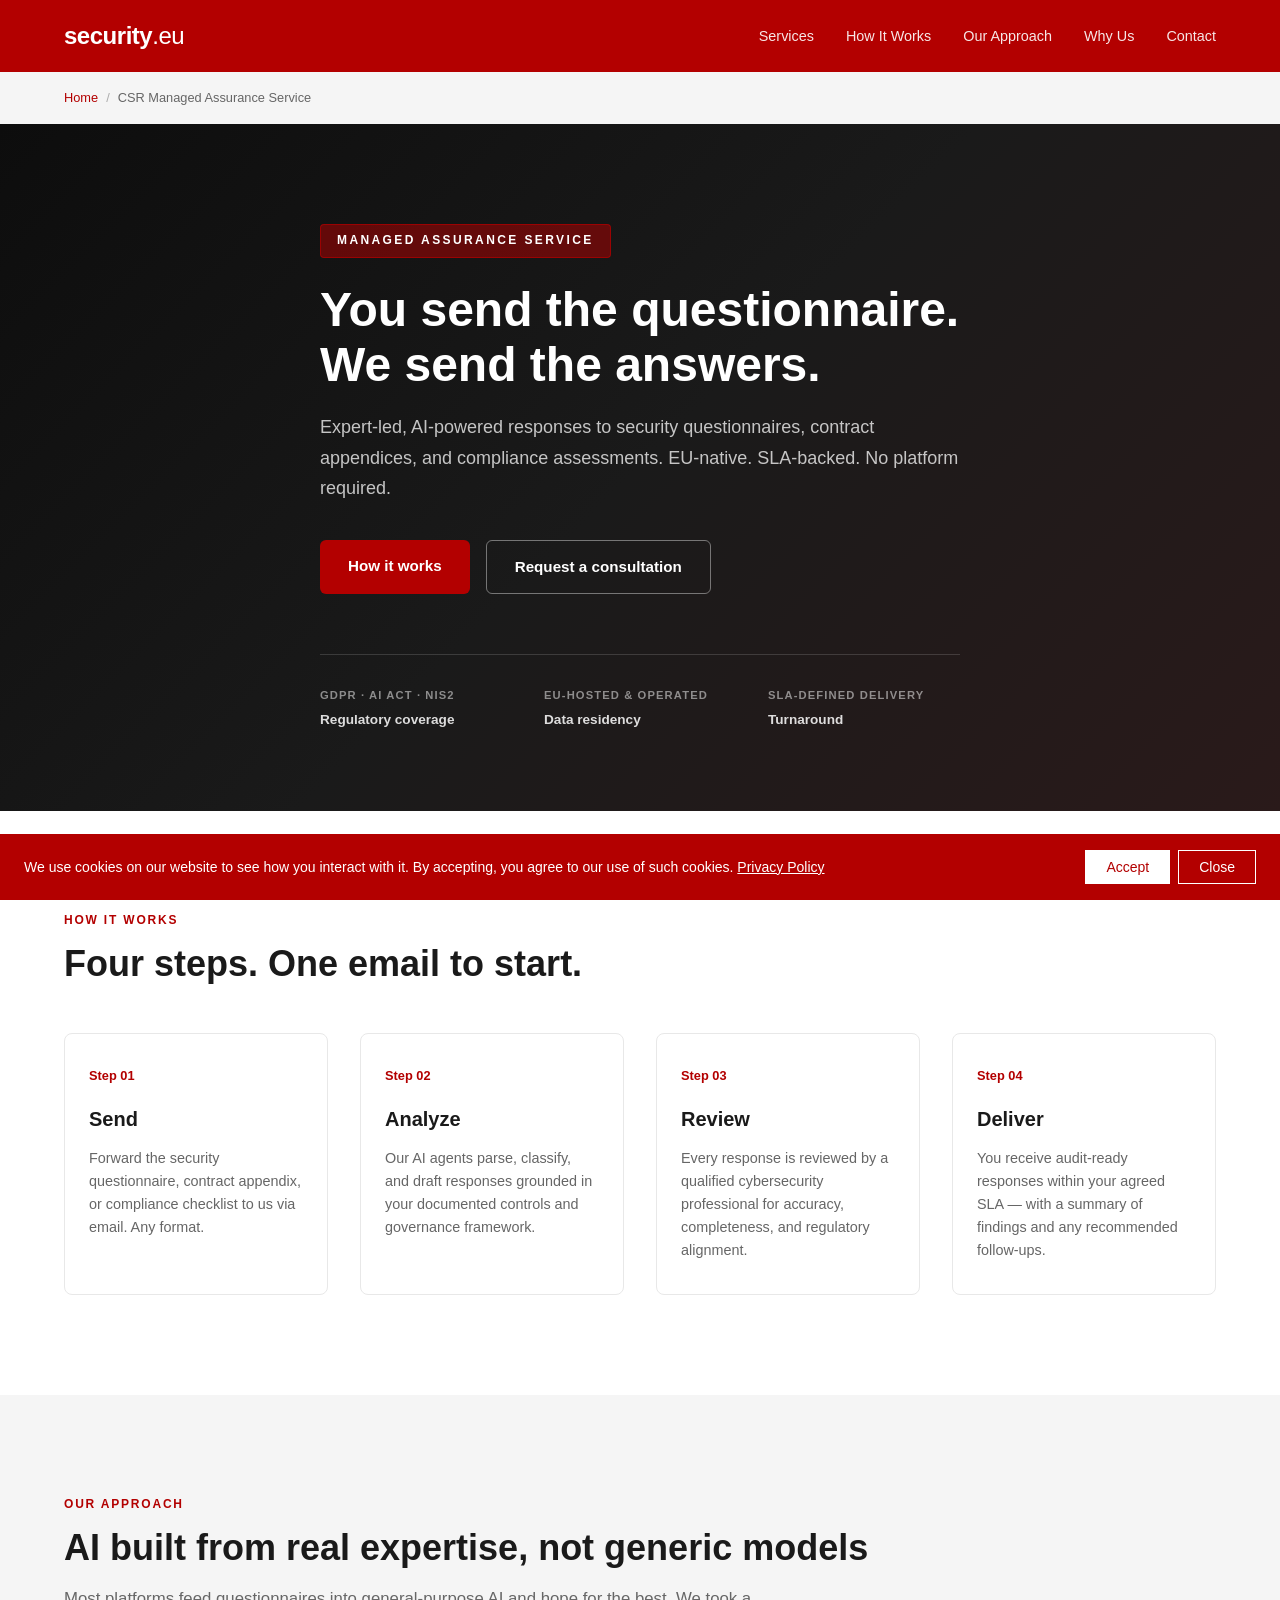
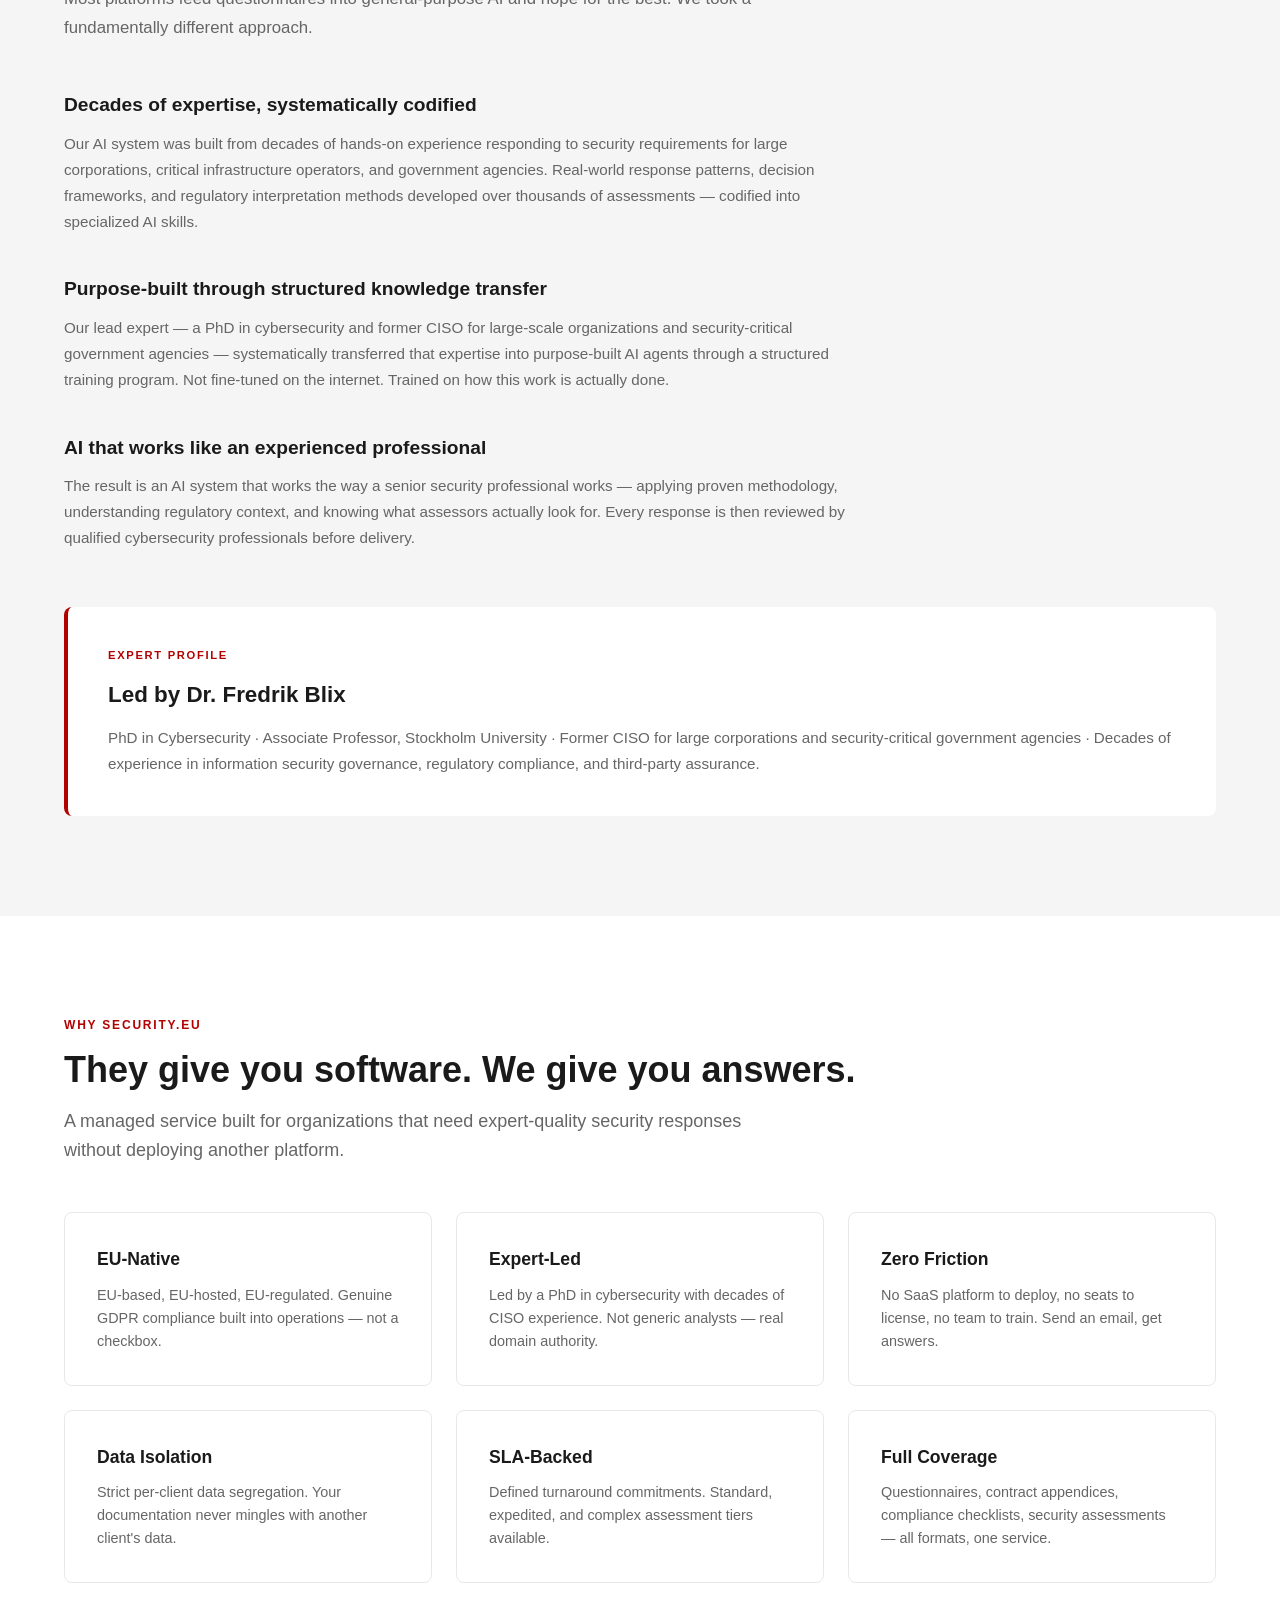
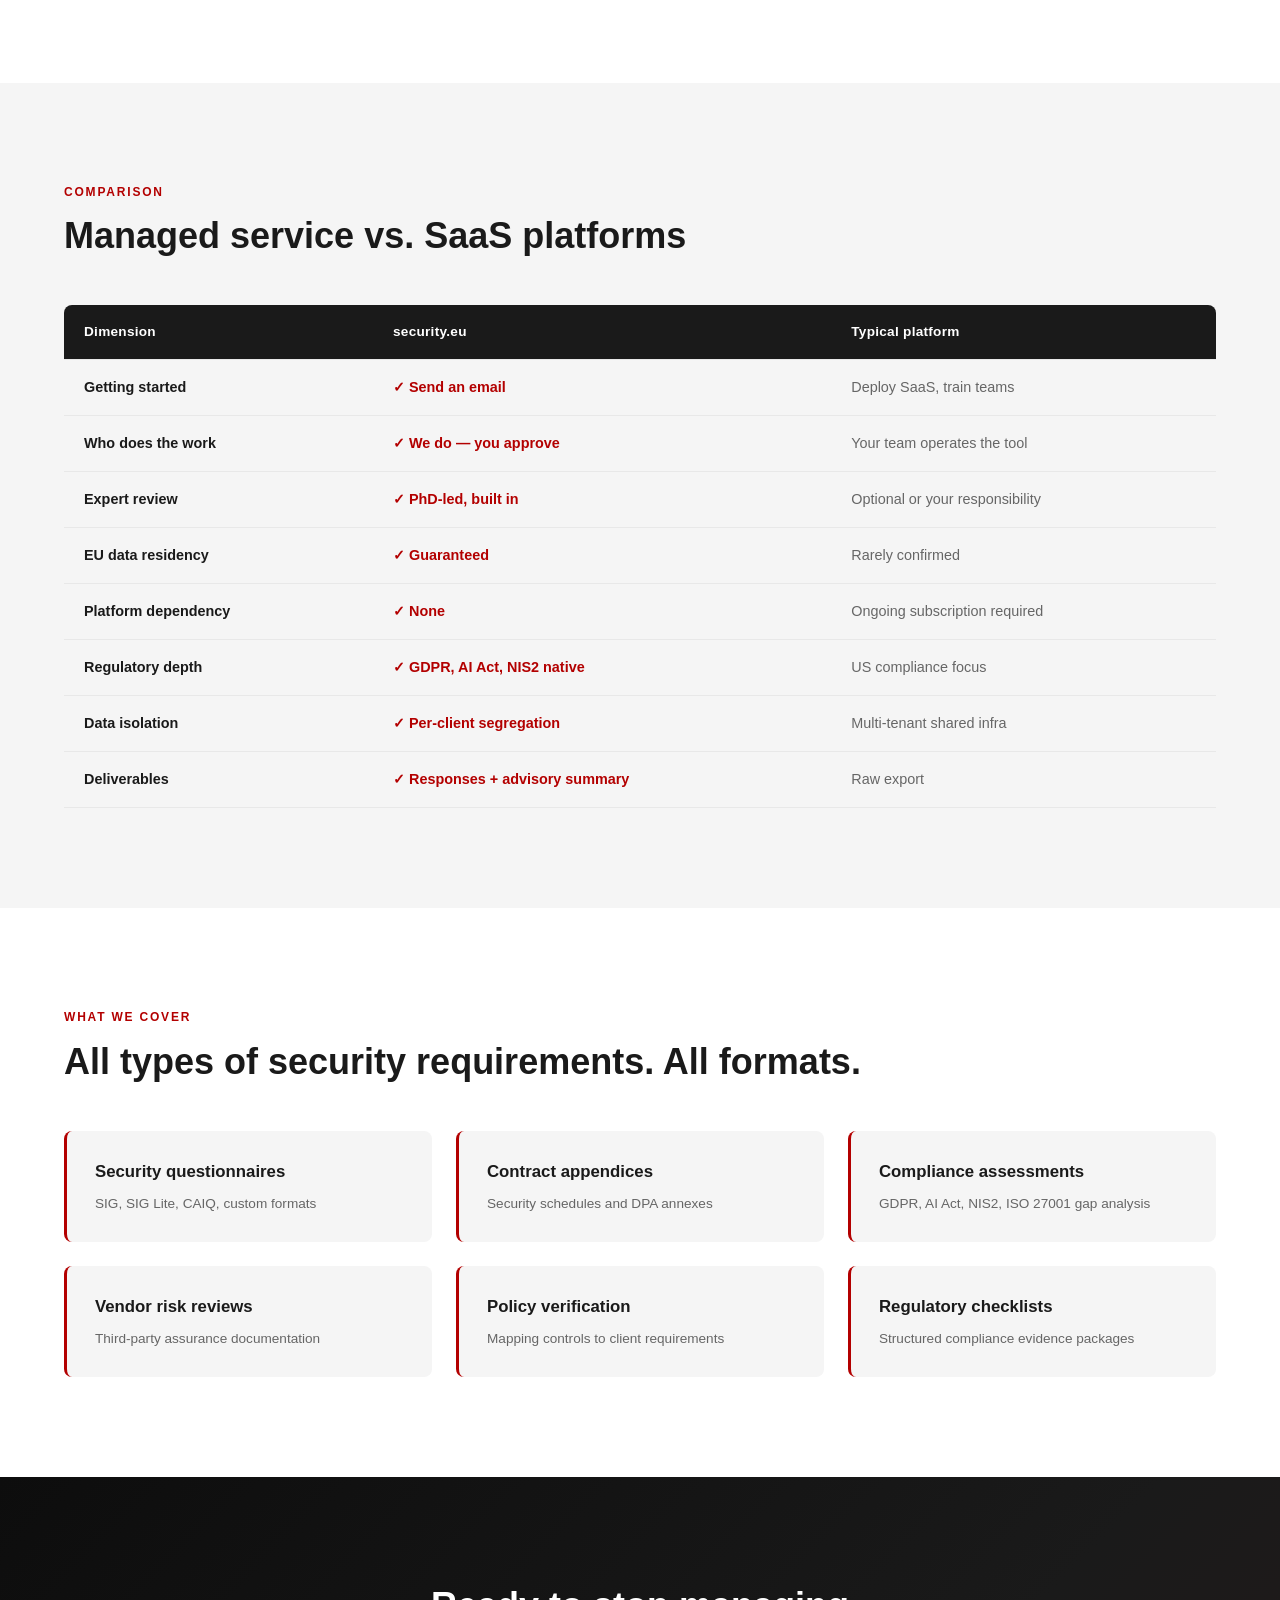
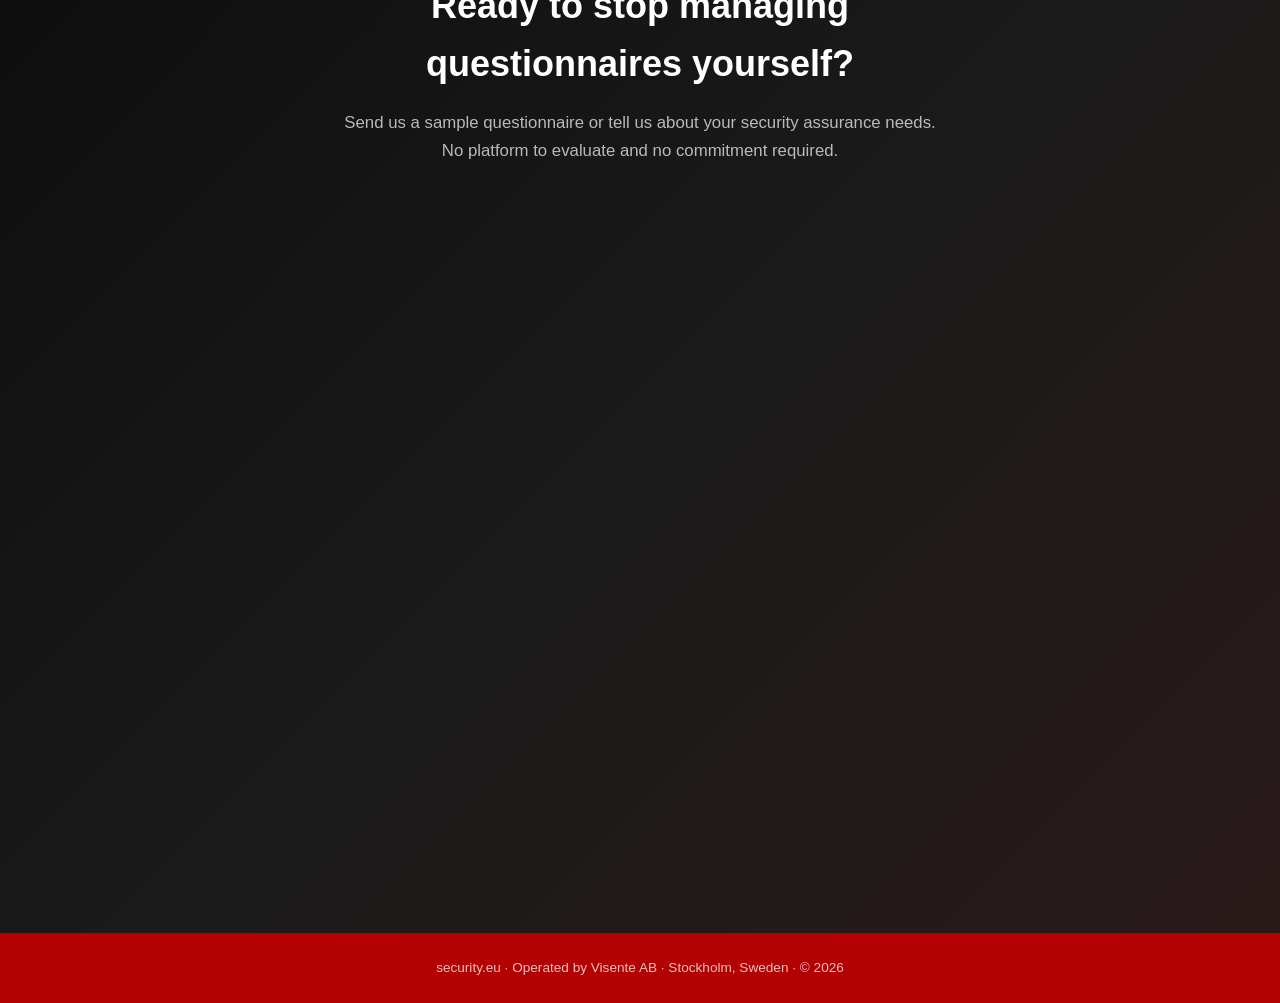
==== csr.html @ b404f156 "Switch from custom form API to native Tally iframe solution - Replaced custom contact forms with Tal" ====
<!DOCTYPE html>
<html lang="en">
<head>
  <meta charset="UTF-8">
  <meta name="viewport" content="width=device-width, initial-scale=1.0">
  <title>CSR Managed Assurance Service — security.eu</title>
  <meta name="description" content="Expert-led, AI-powered responses to security questionnaires, contract appendices, and compliance assessments. EU-native. SLA-backed.">
  <link rel="stylesheet" href="css/styles.css">
</head>
<body>

  <!-- Header -->
  <header class="header">
    <div class="container">
      <a href="/" class="logo">security<span>.eu</span></a>
      <nav>
        <ul class="nav-links">
          <li><a href="/">Services</a></li>
          <li><a href="#how-it-works">How It Works</a></li>
          <li><a href="#approach">Our Approach</a></li>
          <li><a href="#why-us">Why Us</a></li>
          <li><a href="#contact">Contact</a></li>
        </ul>
      </nav>
      <button class="hamburger" aria-label="Toggle menu">
        <span></span>
        <span></span>
        <span></span>
      </button>
    </div>
  </header>

  <!-- Mobile Nav -->
  <nav class="mobile-nav">
    <a href="/">Services</a>
    <a href="#how-it-works">How It Works</a>
    <a href="#approach">Our Approach</a>
    <a href="#why-us">Why Us</a>
    <a href="#contact">Contact</a>
  </nav>

  <!-- Breadcrumb -->
  <div class="breadcrumb">
    <div class="container">
      <a href="/">Home</a><span>/</span>CSR Managed Assurance Service
    </div>
  </div>

  <!-- Hero -->
  <section class="hero">
    <div class="container">
      <div class="hero-badge">Managed Assurance Service</div>
      <h1>You send the questionnaire.<br>We send the answers.</h1>
      <p class="hero-sub">Expert-led, AI-powered responses to security questionnaires, contract appendices, and compliance assessments. EU-native. SLA-backed. No platform required.</p>
      <div class="hero-buttons">
        <a href="#how-it-works" class="btn btn-primary">How it works</a>
        <a href="#contact" class="btn btn-secondary">Request a consultation</a>
      </div>
      <div class="hero-details">
        <div>
          <div class="hero-detail-label">GDPR &middot; AI Act &middot; NIS2</div>
          <div class="hero-detail-value">Regulatory coverage</div>
        </div>
        <div>
          <div class="hero-detail-label">EU-hosted &amp; operated</div>
          <div class="hero-detail-value">Data residency</div>
        </div>
        <div>
          <div class="hero-detail-label">SLA-defined delivery</div>
          <div class="hero-detail-value">Turnaround</div>
        </div>
      </div>
    </div>
  </section>

  <!-- How It Works -->
  <section id="how-it-works" class="how-it-works">
    <div class="container">
      <div class="section-label">How It Works</div>
      <h2 class="section-title fade-in">Four steps. One email to start.</h2>
      <div class="steps-grid">
        <div class="step-card fade-in">
          <div class="step-number">Step 01</div>
          <h3>Send</h3>
          <p>Forward the security questionnaire, contract appendix, or compliance checklist to us via email. Any format.</p>
        </div>
        <div class="step-card fade-in">
          <div class="step-number">Step 02</div>
          <h3>Analyze</h3>
          <p>Our AI agents parse, classify, and draft responses grounded in your documented controls and governance framework.</p>
        </div>
        <div class="step-card fade-in">
          <div class="step-number">Step 03</div>
          <h3>Review</h3>
          <p>Every response is reviewed by a qualified cybersecurity professional for accuracy, completeness, and regulatory alignment.</p>
        </div>
        <div class="step-card fade-in">
          <div class="step-number">Step 04</div>
          <h3>Deliver</h3>
          <p>You receive audit-ready responses within your agreed SLA — with a summary of findings and any recommended follow-ups.</p>
        </div>
      </div>
    </div>
  </section>

  <!-- Our Approach -->
  <section id="approach" class="approach">
    <div class="container">
      <div class="section-label">Our Approach</div>
      <h2 class="section-title fade-in">AI built from real expertise, not generic models</h2>
      <p class="approach-intro fade-in">Most platforms feed questionnaires into general-purpose AI and hope for the best. We took a fundamentally different approach.</p>
      <div class="approach-blocks">
        <div class="approach-block fade-in">
          <h3>Decades of expertise, systematically codified</h3>
          <p>Our AI system was built from decades of hands-on experience responding to security requirements for large corporations, critical infrastructure operators, and government agencies. Real-world response patterns, decision frameworks, and regulatory interpretation methods developed over thousands of assessments — codified into specialized AI skills.</p>
        </div>
        <div class="approach-block fade-in">
          <h3>Purpose-built through structured knowledge transfer</h3>
          <p>Our lead expert — a PhD in cybersecurity and former CISO for large-scale organizations and security-critical government agencies — systematically transferred that expertise into purpose-built AI agents through a structured training program. Not fine-tuned on the internet. Trained on how this work is actually done.</p>
        </div>
        <div class="approach-block fade-in">
          <h3>AI that works like an experienced professional</h3>
          <p>The result is an AI system that works the way a senior security professional works — applying proven methodology, understanding regulatory context, and knowing what assessors actually look for. Every response is then reviewed by qualified cybersecurity professionals before delivery.</p>
        </div>
      </div>
      <div class="expert-card fade-in">
        <div class="expert-card-label">Expert Profile</div>
        <h3>Led by Dr. Fredrik Blix</h3>
        <p>PhD in Cybersecurity &middot; Associate Professor, Stockholm University &middot; Former CISO for large corporations and security-critical government agencies &middot; Decades of experience in information security governance, regulatory compliance, and third-party assurance.</p>
      </div>
    </div>
  </section>

  <!-- Why Security.eu -->
  <section id="why-us" class="why-us">
    <div class="container">
      <div class="section-label">Why security.eu</div>
      <h2 class="section-title fade-in">They give you software. We give you answers.</h2>
      <p class="section-subtitle fade-in">A managed service built for organizations that need expert-quality security responses without deploying another platform.</p>
      <div class="value-grid">
        <div class="value-card fade-in">
          <h3>EU-Native</h3>
          <p>EU-based, EU-hosted, EU-regulated. Genuine GDPR compliance built into operations — not a checkbox.</p>
        </div>
        <div class="value-card fade-in">
          <h3>Expert-Led</h3>
          <p>Led by a PhD in cybersecurity with decades of CISO experience. Not generic analysts — real domain authority.</p>
        </div>
        <div class="value-card fade-in">
          <h3>Zero Friction</h3>
          <p>No SaaS platform to deploy, no seats to license, no team to train. Send an email, get answers.</p>
        </div>
        <div class="value-card fade-in">
          <h3>Data Isolation</h3>
          <p>Strict per-client data segregation. Your documentation never mingles with another client's data.</p>
        </div>
        <div class="value-card fade-in">
          <h3>SLA-Backed</h3>
          <p>Defined turnaround commitments. Standard, expedited, and complex assessment tiers available.</p>
        </div>
        <div class="value-card fade-in">
          <h3>Full Coverage</h3>
          <p>Questionnaires, contract appendices, compliance checklists, security assessments — all formats, one service.</p>
        </div>
      </div>
    </div>
  </section>

  <!-- Comparison Table -->
  <section id="comparison" class="comparison">
    <div class="container">
      <div class="section-label">Comparison</div>
      <h2 class="section-title fade-in">Managed service vs. SaaS platforms</h2>
      <div class="comparison-table-wrap fade-in">
        <table class="comparison-table">
          <thead>
            <tr>
              <th>Dimension</th>
              <th>security.eu</th>
              <th>Typical platform</th>
            </tr>
          </thead>
          <tbody>
            <tr>
              <td>Getting started</td>
              <td class="check">&#10003; Send an email</td>
              <td class="competitor">Deploy SaaS, train teams</td>
            </tr>
            <tr>
              <td>Who does the work</td>
              <td class="check">&#10003; We do — you approve</td>
              <td class="competitor">Your team operates the tool</td>
            </tr>
            <tr>
              <td>Expert review</td>
              <td class="check">&#10003; PhD-led, built in</td>
              <td class="competitor">Optional or your responsibility</td>
            </tr>
            <tr>
              <td>EU data residency</td>
              <td class="check">&#10003; Guaranteed</td>
              <td class="competitor">Rarely confirmed</td>
            </tr>
            <tr>
              <td>Platform dependency</td>
              <td class="check">&#10003; None</td>
              <td class="competitor">Ongoing subscription required</td>
            </tr>
            <tr>
              <td>Regulatory depth</td>
              <td class="check">&#10003; GDPR, AI Act, NIS2 native</td>
              <td class="competitor">US compliance focus</td>
            </tr>
            <tr>
              <td>Data isolation</td>
              <td class="check">&#10003; Per-client segregation</td>
              <td class="competitor">Multi-tenant shared infra</td>
            </tr>
            <tr>
              <td>Deliverables</td>
              <td class="check">&#10003; Responses + advisory summary</td>
              <td class="competitor">Raw export</td>
            </tr>
          </tbody>
        </table>
      </div>
    </div>
  </section>

  <!-- What We Cover -->
  <section id="coverage" class="coverage">
    <div class="container">
      <div class="section-label">What We Cover</div>
      <h2 class="section-title fade-in">All types of security requirements. All formats.</h2>
      <div class="coverage-grid">
        <div class="coverage-card fade-in">
          <h3>Security questionnaires</h3>
          <p>SIG, SIG Lite, CAIQ, custom formats</p>
        </div>
        <div class="coverage-card fade-in">
          <h3>Contract appendices</h3>
          <p>Security schedules and DPA annexes</p>
        </div>
        <div class="coverage-card fade-in">
          <h3>Compliance assessments</h3>
          <p>GDPR, AI Act, NIS2, ISO 27001 gap analysis</p>
        </div>
        <div class="coverage-card fade-in">
          <h3>Vendor risk reviews</h3>
          <p>Third-party assurance documentation</p>
        </div>
        <div class="coverage-card fade-in">
          <h3>Policy verification</h3>
          <p>Mapping controls to client requirements</p>
        </div>
        <div class="coverage-card fade-in">
          <h3>Regulatory checklists</h3>
          <p>Structured compliance evidence packages</p>
        </div>
      </div>
    </div>
  </section>

  <!-- Contact Form -->
  <section id="contact" class="contact-form-section">
    <div class="container">
      <h2 class="fade-in">Ready to stop managing<br>questionnaires yourself?</h2>
      <p class="fade-in">Send us a sample questionnaire or tell us about your security assurance needs. No platform to evaluate and no commitment required.</p>
      <div class="fade-in" style="max-width: 100%; margin: 0 auto;">
        <iframe data-tally-src="https://tally.so/embed/LZ0pbG?Service%20Interest=CSR%20Managed%20Assurance" width="100%" height="600" frameborder="0" marginheight="0" marginwidth="0" style="border: none; margin-top: 20px;" title="Contact Form"></iframe>
      </div>
    </div>
  </section>
  <script async src="https://app.tally.so/widgets/embed.js"></script>

  <!-- Footer -->
  <footer class="footer">
    <div class="container">
      <span>security.eu &middot; Operated by Visente AB &middot; Stockholm, Sweden &middot; &copy; 2026</span>
    </div>
  </footer>

  <!-- Cookie Banner -->
  <div class="cookie-banner" id="cookie-banner">
    <span>We use cookies on our website to see how you interact with it. By accepting, you agree to our use of such cookies. <a href="https://www.visente.com/privacy" target="_blank">Privacy Policy</a></span>
    <div class="cookie-banner-buttons">
      <button class="cookie-accept" onclick="acceptCookies()">Accept</button>
      <button onclick="dismissCookies()">Close</button>
    </div>
  </div>
  <script>
    function acceptCookies() { localStorage.setItem('cookies_accepted', '1'); document.getElementById('cookie-banner').classList.add('hidden'); }
    function dismissCookies() { localStorage.setItem('cookies_accepted', '1'); document.getElementById('cookie-banner').classList.add('hidden'); }
    if (localStorage.getItem('cookies_accepted')) document.getElementById('cookie-banner').classList.add('hidden');
  </script>

  <script src="js/main.js"></script>
</body>
</html>
---- css/styles.css ----
/* ===== CSS Variables ===== */
:root {
  --red: #B30000;
  --red-dark: #8B0000;
  --black: #1A1A1A;
  --white: #FFFFFF;
  --gray-light: #F5F5F5;
  --gray-mid: #E8E8E8;
  --gray-text: #666666;
  --font: Arial, Helvetica, sans-serif;
  --max-width: 1200px;
  --header-height: 72px;
}

/* ===== Reset ===== */
*, *::before, *::after {
  box-sizing: border-box;
  margin: 0;
  padding: 0;
}

html {
  scroll-behavior: smooth;
  scroll-padding-top: var(--header-height);
}

body {
  font-family: var(--font);
  color: var(--black);
  line-height: 1.6;
  -webkit-font-smoothing: antialiased;
}

img {
  max-width: 100%;
  display: block;
}

a {
  color: inherit;
  text-decoration: none;
}

/* ===== Utility ===== */
.container {
  max-width: var(--max-width);
  margin: 0 auto;
  padding: 0 24px;
}

.section-label {
  font-size: 0.75rem;
  font-weight: 700;
  letter-spacing: 0.15em;
  text-transform: uppercase;
  color: var(--red);
  margin-bottom: 12px;
}

.section-title {
  font-size: 2.25rem;
  font-weight: 700;
  line-height: 1.2;
  margin-bottom: 16px;
}

.section-subtitle {
  font-size: 1.125rem;
  color: var(--gray-text);
  max-width: 680px;
  line-height: 1.6;
}

/* ===== Header ===== */
.header {
  position: fixed;
  top: 0;
  left: 0;
  right: 0;
  height: var(--header-height);
  background: var(--red);
  z-index: 1000;
  display: flex;
  align-items: center;
}

.header .container {
  display: flex;
  align-items: center;
  justify-content: space-between;
  width: 100%;
}

.logo {
  font-size: 1.5rem;
  font-weight: 700;
  color: var(--white);
  letter-spacing: -0.02em;
}

.logo span {
  font-weight: 400;
}

.nav-links {
  display: flex;
  gap: 32px;
  list-style: none;
}

.nav-links a {
  color: var(--white);
  font-size: 0.9rem;
  font-weight: 500;
  opacity: 0.9;
  transition: opacity 0.2s;
}

.nav-links a:hover {
  opacity: 1;
}

.nav-links .active {
  opacity: 1;
  border-bottom: 2px solid var(--white);
  padding-bottom: 2px;
}

/* Hamburger */
.hamburger {
  display: none;
  flex-direction: column;
  gap: 5px;
  background: none;
  border: none;
  cursor: pointer;
  padding: 4px;
}

.hamburger span {
  display: block;
  width: 24px;
  height: 2px;
  background: var(--white);
  transition: transform 0.3s, opacity 0.3s;
}

.hamburger.active span:nth-child(1) {
  transform: translateY(7px) rotate(45deg);
}

.hamburger.active span:nth-child(2) {
  opacity: 0;
}

.hamburger.active span:nth-child(3) {
  transform: translateY(-7px) rotate(-45deg);
}

/* Mobile nav */
.mobile-nav {
  display: none;
  position: fixed;
  top: var(--header-height);
  left: 0;
  right: 0;
  background: var(--red-dark);
  padding: 24px;
  z-index: 999;
}

.mobile-nav.active {
  display: block;
}

.mobile-nav a {
  display: block;
  color: var(--white);
  font-size: 1.1rem;
  padding: 12px 0;
  border-bottom: 1px solid rgba(255,255,255,0.15);
}

.mobile-nav a:last-child {
  border-bottom: none;
}

/* ===== Hero ===== */
.hero {
  margin-top: var(--header-height);
  background: linear-gradient(135deg, #0D0D0D 0%, #1A1A1A 50%, #2A1A1A 100%);
  color: var(--white);
  padding: 100px 0 80px;
  min-height: 520px;
  display: flex;
  align-items: center;
}

.hero-badge {
  display: inline-block;
  font-size: 0.75rem;
  font-weight: 700;
  letter-spacing: 0.2em;
  text-transform: uppercase;
  color: var(--white);
  background: rgba(179, 0, 0, 0.5);
  border: 1px solid rgba(179, 0, 0, 0.7);
  padding: 6px 16px;
  border-radius: 4px;
  margin-bottom: 24px;
}

.hero h1 {
  font-size: 3rem;
  font-weight: 700;
  line-height: 1.15;
  margin-bottom: 20px;
  max-width: 720px;
}

.hero-sub {
  font-size: 1.125rem;
  color: rgba(255,255,255,0.75);
  max-width: 640px;
  line-height: 1.7;
  margin-bottom: 36px;
}

.hero-buttons {
  display: flex;
  gap: 16px;
  margin-bottom: 60px;
  flex-wrap: wrap;
}

.btn {
  display: inline-block;
  font-size: 0.95rem;
  font-weight: 600;
  padding: 14px 28px;
  border-radius: 6px;
  border: none;
  cursor: pointer;
  transition: background 0.2s, transform 0.1s;
  text-align: center;
}

.btn:active {
  transform: scale(0.98);
}

.btn-primary {
  background: var(--red);
  color: var(--white);
}

.btn-primary:hover {
  background: var(--red-dark);
}

.btn-secondary {
  background: transparent;
  color: var(--white);
  border: 1px solid rgba(255,255,255,0.4);
}

.btn-secondary:hover {
  border-color: var(--white);
  background: rgba(255,255,255,0.08);
}

.btn-outline {
  background: transparent;
  color: var(--red);
  border: 2px solid var(--red);
}

.btn-outline:hover {
  background: var(--red);
  color: var(--white);
}

.hero-details {
  display: grid;
  grid-template-columns: repeat(3, 1fr);
  gap: 32px;
  border-top: 1px solid rgba(255,255,255,0.15);
  padding-top: 32px;
  max-width: 640px;
}

.hero-detail-label {
  font-size: 0.7rem;
  font-weight: 700;
  letter-spacing: 0.1em;
  text-transform: uppercase;
  color: rgba(255,255,255,0.5);
  margin-bottom: 4px;
}

.hero-detail-value {
  font-size: 0.85rem;
  color: rgba(255,255,255,0.85);
  font-weight: 600;
}

.hero-detail-desc {
  font-size: 0.75rem;
  color: rgba(255,255,255,0.45);
  margin-top: 2px;
}

/* ===== Hub Services Grid ===== */
.services-section {
  padding: 100px 0;
  background: var(--white);
}

.services-section .section-subtitle {
  margin-bottom: 48px;
}

.services-grid {
  display: grid;
  grid-template-columns: repeat(3, 1fr);
  gap: 28px;
}

.service-card {
  position: relative;
  padding: 40px 32px;
  border: 1px solid var(--gray-mid);
  border-radius: 10px;
  transition: box-shadow 0.25s, transform 0.2s;
  display: flex;
  flex-direction: column;
}

.service-card:hover {
  box-shadow: 0 8px 32px rgba(0,0,0,0.08);
  transform: translateY(-2px);
}

.service-card-icon {
  width: 48px;
  height: 48px;
  background: rgba(179, 0, 0, 0.08);
  border-radius: 10px;
  display: flex;
  align-items: center;
  justify-content: center;
  margin-bottom: 20px;
  font-size: 1.4rem;
}

.service-card h3 {
  font-size: 1.25rem;
  margin-bottom: 12px;
  color: var(--black);
}

.service-card p {
  font-size: 0.9rem;
  color: var(--gray-text);
  line-height: 1.6;
  margin-bottom: 24px;
  flex: 1;
}

.service-card .btn {
  align-self: flex-start;
}

/* Status badges */
.badge {
  display: inline-block;
  font-size: 0.65rem;
  font-weight: 700;
  letter-spacing: 0.1em;
  text-transform: uppercase;
  padding: 4px 10px;
  border-radius: 4px;
  margin-bottom: 16px;
}

.badge-active {
  background: rgba(5, 150, 105, 0.1);
  color: #059669;
  border: 1px solid rgba(5, 150, 105, 0.3);
}

.badge-coming-soon {
  background: rgba(179, 0, 0, 0.08);
  color: var(--red);
  border: 1px solid rgba(179, 0, 0, 0.2);
}

/* ===== Value Strip (hub page) ===== */
.value-strip {
  padding: 64px 0;
  background: var(--gray-light);
}

.value-strip-grid {
  display: grid;
  grid-template-columns: repeat(4, 1fr);
  gap: 32px;
  text-align: center;
}

.value-strip-item h3 {
  font-size: 1rem;
  margin-bottom: 6px;
  color: var(--black);
}

.value-strip-item p {
  font-size: 0.85rem;
  color: var(--gray-text);
  line-height: 1.5;
}

.value-strip-icon {
  font-size: 1.5rem;
  margin-bottom: 12px;
}

/* ===== Placeholder Page Hero ===== */
.placeholder-hero {
  margin-top: var(--header-height);
  background: linear-gradient(135deg, #0D0D0D 0%, #1A1A1A 50%, #2A1A1A 100%);
  color: var(--white);
  padding: 80px 0;
  text-align: center;
}

.placeholder-hero h1 {
  font-size: 2.5rem;
  font-weight: 700;
  line-height: 1.2;
  margin-bottom: 20px;
  max-width: 700px;
  margin-left: auto;
  margin-right: auto;
}

.placeholder-hero .hero-sub {
  max-width: 560px;
  margin-left: auto;
  margin-right: auto;
}

.placeholder-content {
  padding: 80px 0;
  background: var(--white);
}

.placeholder-content .container {
  max-width: 720px;
}

.placeholder-features {
  list-style: none;
  margin: 32px 0 40px;
}

.placeholder-features li {
  font-size: 1rem;
  color: var(--gray-text);
  padding: 12px 0;
  border-bottom: 1px solid var(--gray-mid);
  padding-left: 28px;
  position: relative;
}

.placeholder-features li::before {
  content: "\2713";
  position: absolute;
  left: 0;
  color: var(--red);
  font-weight: 700;
}

.placeholder-cta {
  padding: 80px 0;
  background: var(--gray-light);
  text-align: center;
}

.placeholder-cta h2 {
  font-size: 1.75rem;
  margin-bottom: 12px;
}

.placeholder-cta p {
  font-size: 1rem;
  color: var(--gray-text);
  max-width: 500px;
  margin: 0 auto 28px;
  line-height: 1.6;
}

/* ===== Breadcrumb ===== */
.breadcrumb {
  margin-top: var(--header-height);
  padding: 16px 0;
  background: var(--gray-light);
  font-size: 0.8rem;
  color: var(--gray-text);
}

.breadcrumb a {
  color: var(--red);
}

.breadcrumb a:hover {
  text-decoration: underline;
}

.breadcrumb span {
  margin: 0 8px;
  opacity: 0.5;
}

/* Hero after breadcrumb has no margin-top */
.breadcrumb + .hero,
.breadcrumb + .placeholder-hero {
  margin-top: 0;
}

/* ===== How It Works ===== */
.how-it-works {
  padding: 100px 0;
  background: var(--white);
}

.steps-grid {
  display: grid;
  grid-template-columns: repeat(4, 1fr);
  gap: 32px;
  margin-top: 48px;
}

.step-card {
  padding: 32px 24px;
  border: 1px solid var(--gray-mid);
  border-radius: 8px;
  transition: box-shadow 0.2s;
}

.step-card:hover {
  box-shadow: 0 4px 20px rgba(0,0,0,0.06);
}

.step-number {
  font-size: 0.8rem;
  font-weight: 700;
  color: var(--red);
  margin-bottom: 16px;
}

.step-card h3 {
  font-size: 1.25rem;
  margin-bottom: 12px;
}

.step-card p {
  font-size: 0.9rem;
  color: var(--gray-text);
  line-height: 1.6;
}

/* ===== Our Approach ===== */
.approach {
  padding: 100px 0;
  background: var(--gray-light);
}

.approach-intro {
  font-size: 1.05rem;
  color: var(--gray-text);
  max-width: 720px;
  margin-bottom: 48px;
  line-height: 1.7;
}

.approach-blocks {
  display: grid;
  gap: 40px;
  margin-bottom: 56px;
}

.approach-block h3 {
  font-size: 1.2rem;
  margin-bottom: 10px;
  color: var(--black);
}

.approach-block p {
  font-size: 0.95rem;
  color: var(--gray-text);
  line-height: 1.7;
  max-width: 800px;
}

.expert-card {
  background: var(--white);
  border-radius: 8px;
  padding: 40px;
  border-left: 4px solid var(--red);
}

.expert-card-label {
  font-size: 0.7rem;
  font-weight: 700;
  letter-spacing: 0.15em;
  text-transform: uppercase;
  color: var(--red);
  margin-bottom: 12px;
}

.expert-card h3 {
  font-size: 1.4rem;
  margin-bottom: 12px;
}

.expert-card p {
  font-size: 0.95rem;
  color: var(--gray-text);
  line-height: 1.7;
}

/* ===== Why Security.eu ===== */
.why-us {
  padding: 100px 0;
  background: var(--white);
}

.why-us .section-subtitle {
  margin-bottom: 48px;
}

.value-grid {
  display: grid;
  grid-template-columns: repeat(3, 1fr);
  gap: 24px;
}

.value-card {
  padding: 32px;
  border: 1px solid var(--gray-mid);
  border-radius: 8px;
  transition: box-shadow 0.2s;
}

.value-card:hover {
  box-shadow: 0 4px 20px rgba(0,0,0,0.06);
}

.value-card h3 {
  font-size: 1.1rem;
  margin-bottom: 10px;
  color: var(--black);
}

.value-card p {
  font-size: 0.9rem;
  color: var(--gray-text);
  line-height: 1.6;
}

/* ===== Comparison Table ===== */
.comparison {
  padding: 100px 0;
  background: var(--gray-light);
}

.comparison-table-wrap {
  margin-top: 48px;
  overflow-x: auto;
}

.comparison-table {
  width: 100%;
  border-collapse: collapse;
  min-width: 600px;
}

.comparison-table th,
.comparison-table td {
  padding: 16px 20px;
  text-align: left;
  font-size: 0.9rem;
  border-bottom: 1px solid var(--gray-mid);
}

.comparison-table thead th {
  background: var(--black);
  color: var(--white);
  font-weight: 600;
  font-size: 0.85rem;
  letter-spacing: 0.02em;
}

.comparison-table thead th:first-child {
  border-radius: 8px 0 0 0;
}

.comparison-table thead th:last-child {
  border-radius: 0 8px 0 0;
}

.comparison-table tbody tr:hover {
  background: rgba(0,0,0,0.02);
}

.comparison-table td:first-child {
  font-weight: 600;
  color: var(--black);
}

.comparison-table .check {
  color: var(--red);
  font-weight: 700;
}

.comparison-table .competitor {
  color: var(--gray-text);
}

/* ===== What We Cover ===== */
.coverage {
  padding: 100px 0;
  background: var(--white);
}

.coverage-grid {
  display: grid;
  grid-template-columns: repeat(3, 1fr);
  gap: 24px;
  margin-top: 48px;
}

.coverage-card {
  padding: 28px;
  background: var(--gray-light);
  border-radius: 8px;
  border-left: 3px solid var(--red);
}

.coverage-card h3 {
  font-size: 1.05rem;
  margin-bottom: 8px;
}

.coverage-card p {
  font-size: 0.85rem;
  color: var(--gray-text);
  line-height: 1.5;
}

/* ===== CTA Section ===== */
.cta-section {
  padding: 100px 0;
  background: linear-gradient(135deg, #0D0D0D 0%, #1A1A1A 50%, #2A1A1A 100%);
  color: var(--white);
  text-align: center;
}

.cta-section h2 {
  font-size: 2.25rem;
  margin-bottom: 16px;
}

.cta-section p {
  font-size: 1.05rem;
  color: rgba(255,255,255,0.7);
  max-width: 600px;
  margin: 0 auto 36px;
  line-height: 1.7;
}

.cta-section .btn-primary {
  font-size: 1.05rem;
  padding: 16px 36px;
}

.cta-contact {
  margin-top: 24px;
  font-size: 0.85rem;
  color: rgba(255,255,255,0.45);
}

.cta-contact a {
  color: rgba(255,255,255,0.65);
}

.cta-contact a:hover {
  color: var(--white);
}

/* ===== Contact Form ===== */
.contact-form-section {
  padding: 100px 0;
  background: linear-gradient(135deg, #0D0D0D 0%, #1A1A1A 50%, #2A1A1A 100%);
  color: var(--white);
}

.contact-form-section h2 {
  font-size: 2.25rem;
  margin-bottom: 16px;
  text-align: center;
}

.contact-form-section > .container > p {
  font-size: 1.05rem;
  color: rgba(255,255,255,0.7);
  max-width: 600px;
  margin: 0 auto 40px;
  line-height: 1.7;
  text-align: center;
}

.contact-form {
  max-width: 600px;
  margin: 0 auto;
}

.form-row {
  display: grid;
  grid-template-columns: 1fr 1fr;
  gap: 16px;
}

.form-group {
  margin-bottom: 20px;
}

.form-group label {
  display: block;
  font-size: 0.85rem;
  font-weight: 600;
  margin-bottom: 6px;
  color: rgba(255,255,255,0.85);
}

.form-group label .optional {
  font-weight: 400;
  color: rgba(255,255,255,0.4);
  font-size: 0.8rem;
}

.form-group input,
.form-group select,
.form-group textarea {
  width: 100%;
  padding: 12px 16px;
  font-size: 0.95rem;
  font-family: var(--font);
  background: rgba(255,255,255,0.08);
  border: 1px solid rgba(255,255,255,0.2);
  border-radius: 6px;
  color: var(--white);
  transition: border-color 0.2s, background 0.2s;
}

.form-group input::placeholder,
.form-group textarea::placeholder {
  color: rgba(255,255,255,0.3);
}

.form-group input:focus,
.form-group select:focus,
.form-group textarea:focus {
  outline: none;
  border-color: var(--red);
  background: rgba(255,255,255,0.12);
}

.form-group select {
  appearance: none;
  background-image: url("data:image/svg+xml,%3Csvg xmlns='http://www.w3.org/2000/svg' width='12' height='8' fill='rgba(255,255,255,0.5)'%3E%3Cpath d='M6 8L0 0h12z'/%3E%3C/svg%3E");
  background-repeat: no-repeat;
  background-position: right 16px center;
  padding-right: 40px;
  cursor: pointer;
}

.form-group select option {
  background: var(--black);
  color: var(--white);
}

.form-group textarea {
  resize: vertical;
  min-height: 120px;
}

.contact-form .btn-primary {
  font-size: 1.05rem;
  padding: 16px 36px;
  width: 100%;
}

.form-success {
  text-align: center;
  padding: 48px 0;
}

.form-success h3 {
  font-size: 1.5rem;
  margin-bottom: 12px;
}

.form-success p {
  color: rgba(255,255,255,0.7);
  font-size: 1rem;
}

.form-note {
  margin-top: 16px;
  font-size: 0.8rem;
  color: rgba(255,255,255,0.4);
  text-align: center;
}

.form-note a {
  color: rgba(255,255,255,0.6);
}

.form-note a:hover {
  color: var(--white);
}

/* ===== Footer ===== */
.footer {
  background: var(--red);
  color: var(--white);
  padding: 24px 0;
  text-align: center;
  font-size: 0.85rem;
}

.footer span {
  opacity: 0.75;
}

/* ===== Scroll Animations ===== */
.fade-in {
  opacity: 0;
  transform: translateY(24px);
  transition: opacity 0.6s ease, transform 0.6s ease;
}

.fade-in.visible {
  opacity: 1;
  transform: translateY(0);
}

/* ===== Responsive ===== */
@media (max-width: 1024px) {
  .steps-grid {
    grid-template-columns: repeat(2, 1fr);
  }

  .value-grid {
    grid-template-columns: repeat(2, 1fr);
  }

  .coverage-grid {
    grid-template-columns: repeat(2, 1fr);
  }

  .services-grid {
    grid-template-columns: repeat(2, 1fr);
  }

  .value-strip-grid {
    grid-template-columns: repeat(2, 1fr);
    gap: 24px;
  }
}

@media (max-width: 768px) {
  .nav-links {
    display: none;
  }

  .hamburger {
    display: flex;
  }

  .hero {
    padding: 60px 0;
    min-height: auto;
  }

  .hero h1 {
    font-size: 2rem;
  }

  .hero-details {
    grid-template-columns: repeat(3, 1fr);
    gap: 16px;
  }

  .section-title {
    font-size: 1.75rem;
  }

  .steps-grid {
    grid-template-columns: 1fr;
  }

  .value-grid {
    grid-template-columns: 1fr;
  }

  .coverage-grid {
    grid-template-columns: 1fr;
  }

  .services-grid {
    grid-template-columns: 1fr;
  }

  .value-strip-grid {
    grid-template-columns: 1fr;
  }

  .hero-buttons {
    flex-direction: column;
  }

  .hero-buttons .btn {
    width: 100%;
  }

  .cta-section h2 {
    font-size: 1.75rem;
  }

  .expert-card {
    padding: 24px;
  }

  .placeholder-hero h1 {
    font-size: 1.75rem;
  }

  .how-it-works,
  .approach,
  .why-us,
  .comparison,
  .coverage,
  .cta-section,
  .services-section {
    padding: 64px 0;
  }

  .placeholder-hero,
  .placeholder-content,
  .placeholder-cta {
    padding: 48px 0;
  }

  .form-row {
    grid-template-columns: 1fr;
  }

  .contact-form-section h2 {
    font-size: 1.75rem;
  }

  .contact-form-section {
    padding: 64px 0;
  }
}

/* ===== About Section ===== */
.about-section {
  background: var(--black);
  padding: 96px 0;
  color: var(--white);
  text-align: center;
}

.about-label {
  font-size: 0.75rem;
  font-weight: 700;
  letter-spacing: 3px;
  text-transform: uppercase;
  color: rgba(255, 255, 255, 0.4);
  margin-bottom: 12px;
}

.about-section h2 {
  font-size: 2.25rem;
  margin-bottom: 24px;
  color: var(--white);
}

.about-intro {
  font-size: 1.1rem;
  line-height: 1.8;
  color: rgba(255, 255, 255, 0.65);
  max-width: 720px;
  margin: 0 auto 56px;
}

.about-intro strong {
  color: var(--white);
}

.about-link {
  color: var(--white);
  font-weight: 600;
  text-decoration: none;
  border-bottom: 2px solid var(--red);
  padding-bottom: 1px;
  transition: color 0.2s;
}

.about-link:hover {
  color: var(--red);
}

.about-values-row {
  display: grid;
  grid-template-columns: repeat(3, 1fr);
  gap: 32px;
}

.about-value-card {
  background: rgba(255, 255, 255, 0.04);
  border-top: 3px solid var(--red);
  padding: 40px 32px 36px;
  border-radius: 0 0 8px 8px;
  text-align: center;
}

.about-value-card h4 {
  font-size: 1.1rem;
  font-weight: 700;
  margin-bottom: 10px;
  color: var(--white);
}

.about-value-card p {
  font-size: 0.9rem;
  line-height: 1.6;
  color: rgba(255, 255, 255, 0.55);
  margin: 0;
}

@media (max-width: 768px) {
  .about-values-row {
    grid-template-columns: 1fr;
    gap: 20px;
  }
}

/* ===== Cookie Banner ===== */
.cookie-banner {
  position: fixed;
  bottom: 0;
  left: 0;
  right: 0;
  background: var(--red);
  color: var(--white);
  padding: 16px 24px;
  display: flex;
  align-items: center;
  justify-content: space-between;
  gap: 16px;
  z-index: 9999;
  font-size: 0.875rem;
}

.cookie-banner a {
  color: var(--white);
  text-decoration: underline;
}

.cookie-banner-buttons {
  display: flex;
  gap: 8px;
  flex-shrink: 0;
}

.cookie-banner-buttons button {
  padding: 8px 20px;
  border: 1px solid var(--white);
  background: transparent;
  color: var(--white);
  font-size: 0.875rem;
  cursor: pointer;
  font-family: var(--font);
}

.cookie-banner-buttons .cookie-accept {
  background: var(--white);
  color: var(--red);
}

.cookie-banner.hidden {
  display: none;
}

@media (max-width: 600px) {
  .cookie-banner {
    flex-direction: column;
    text-align: center;
  }
}
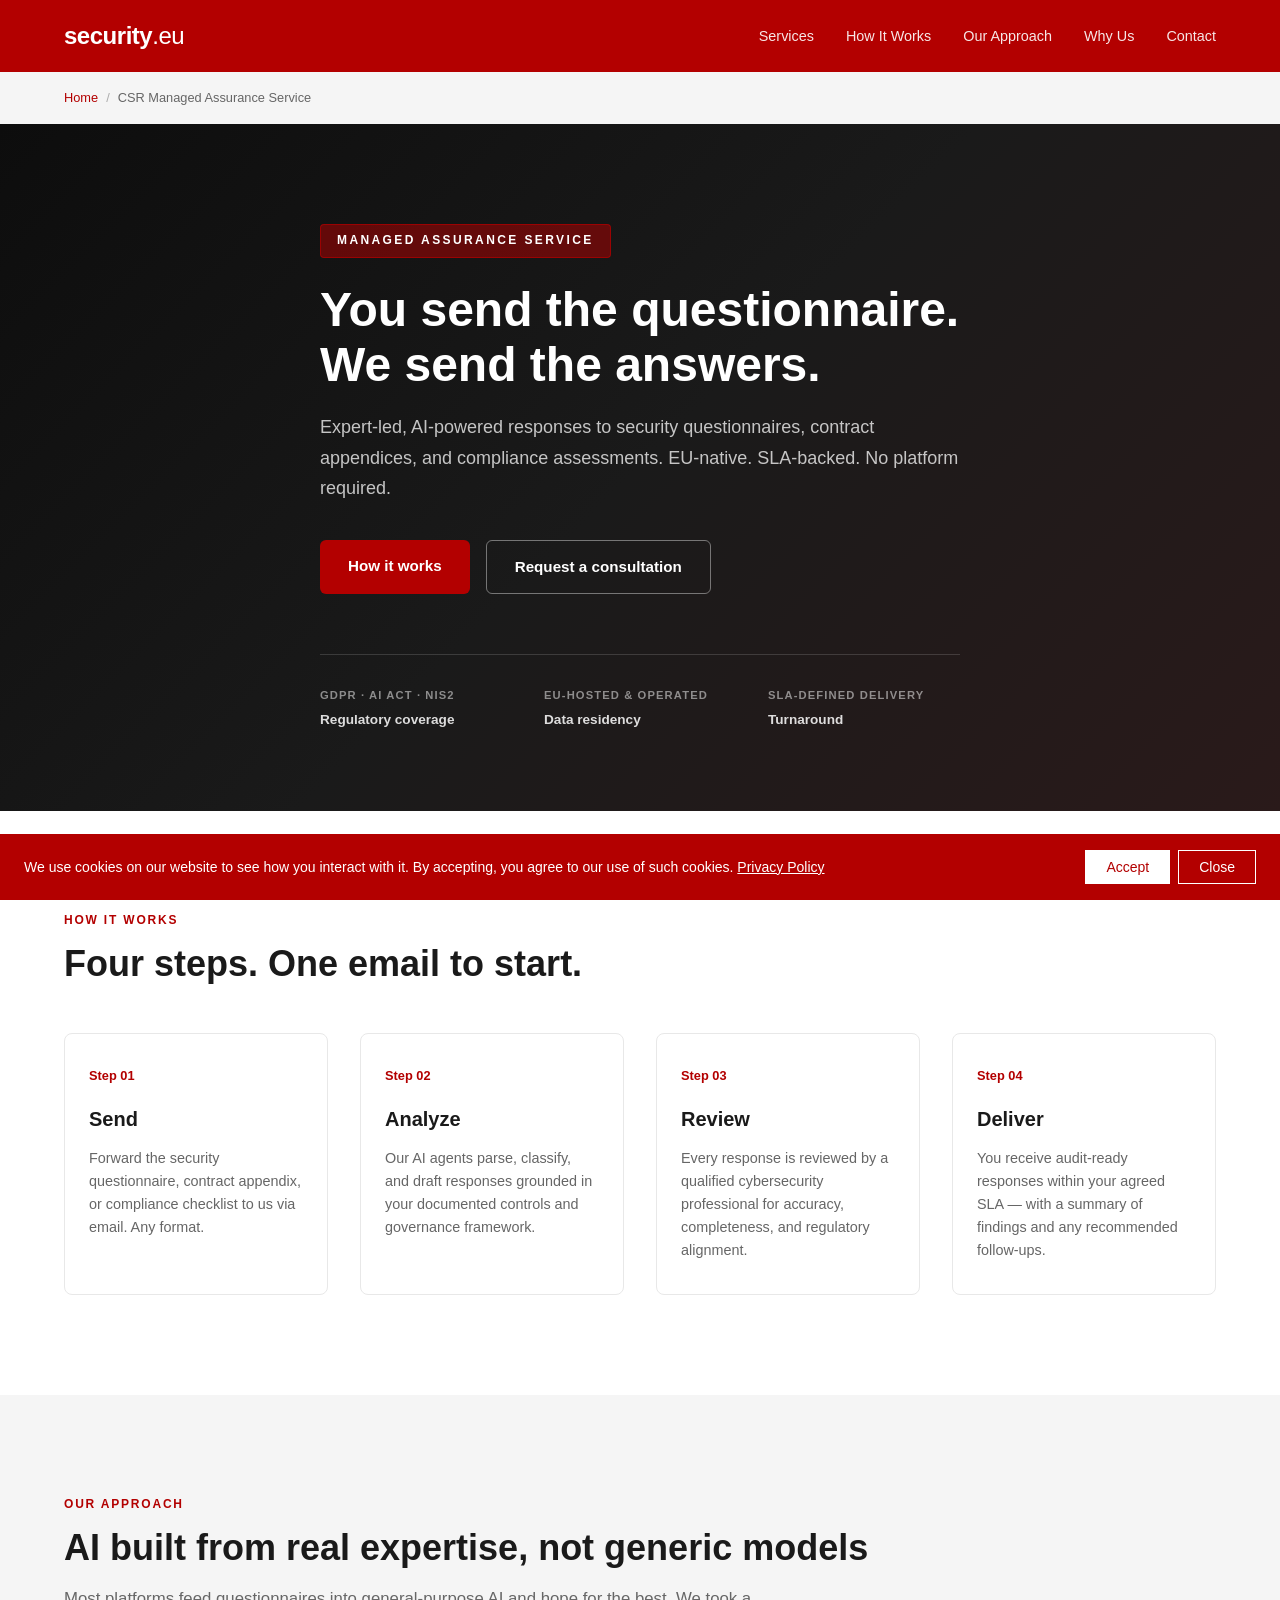
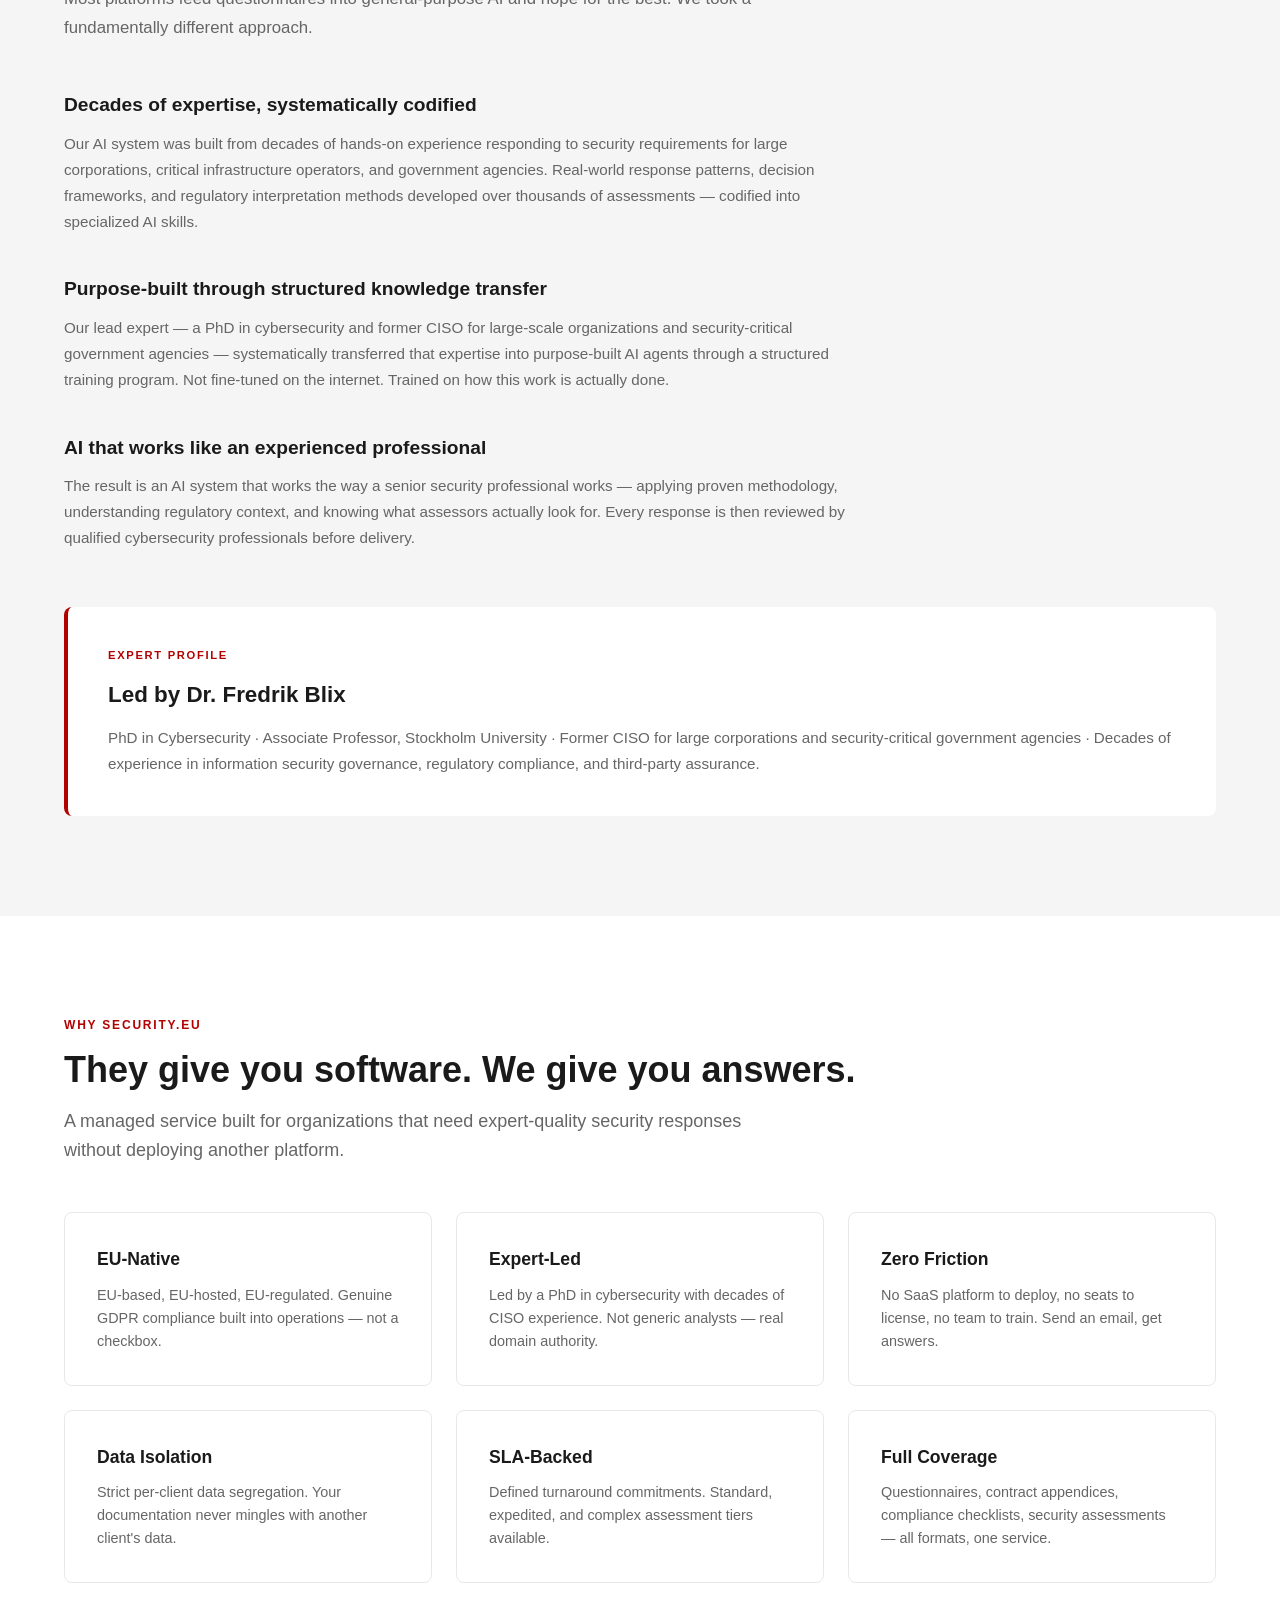
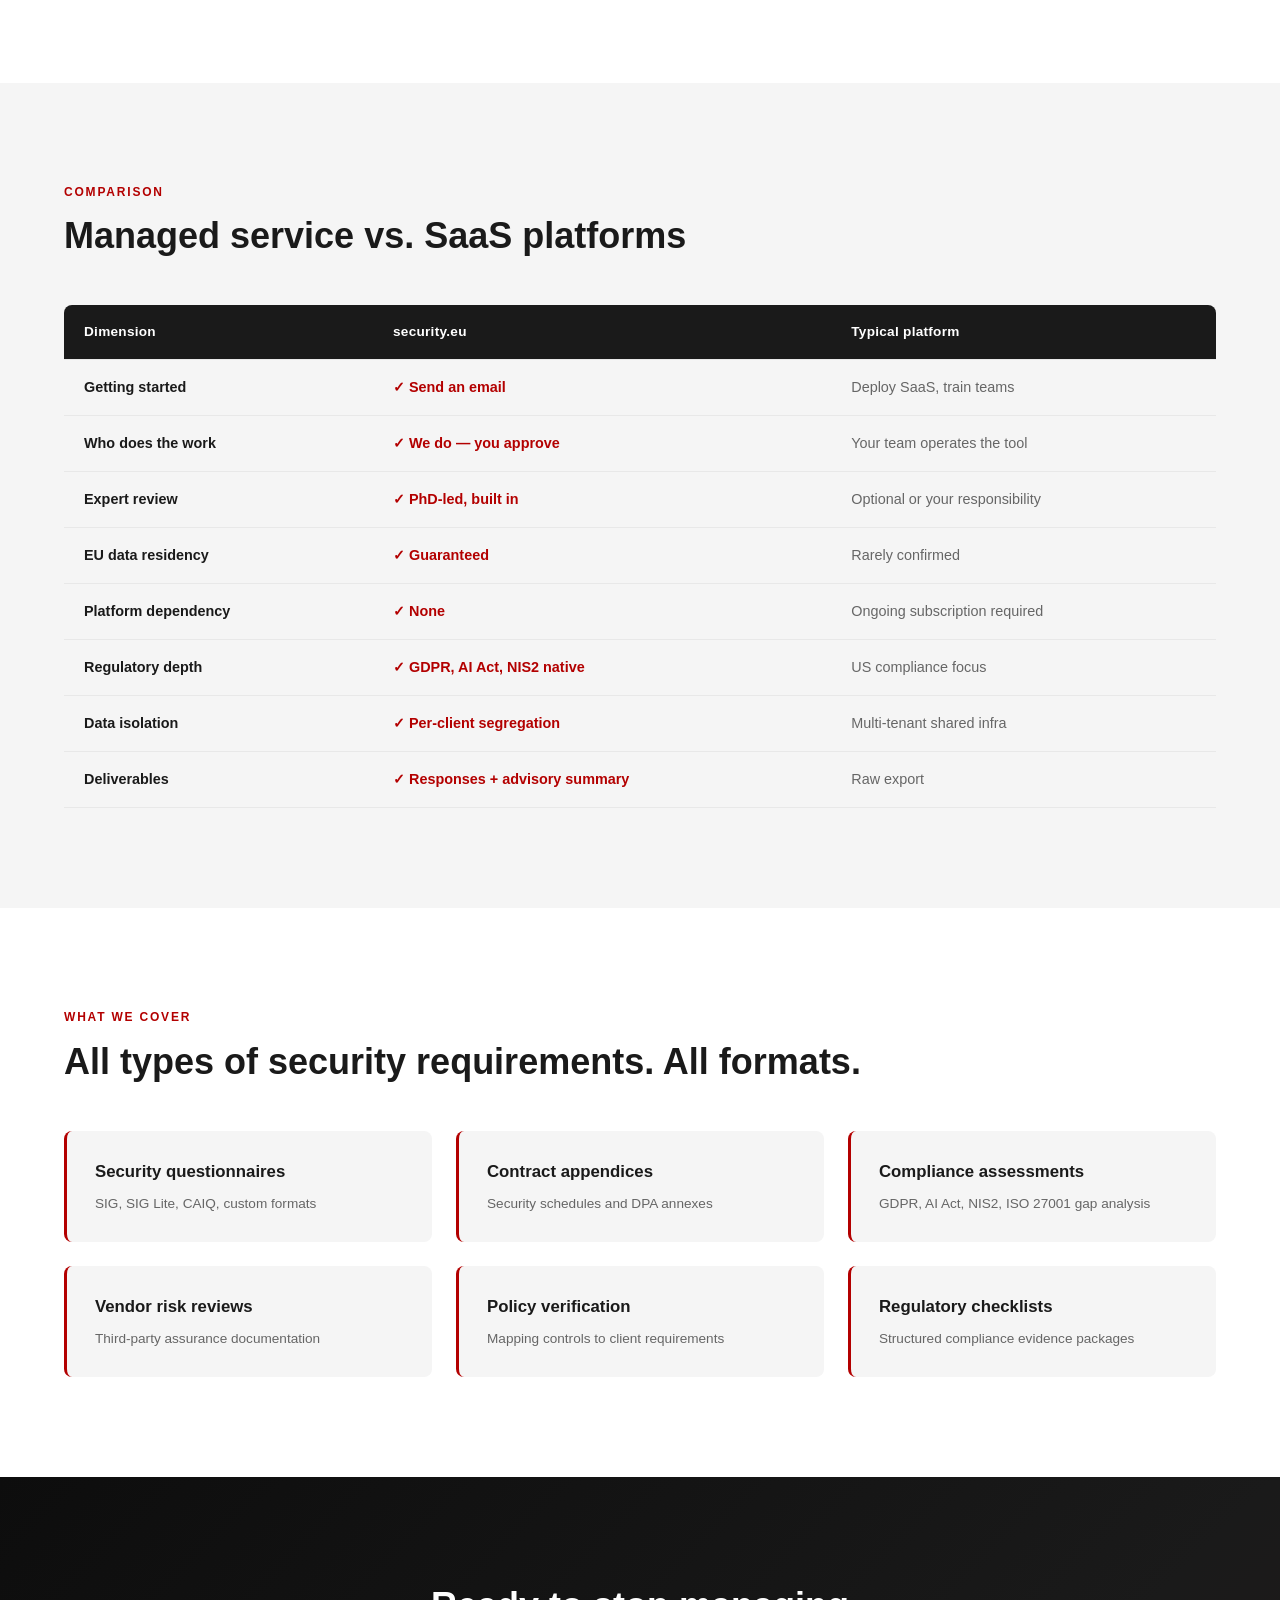
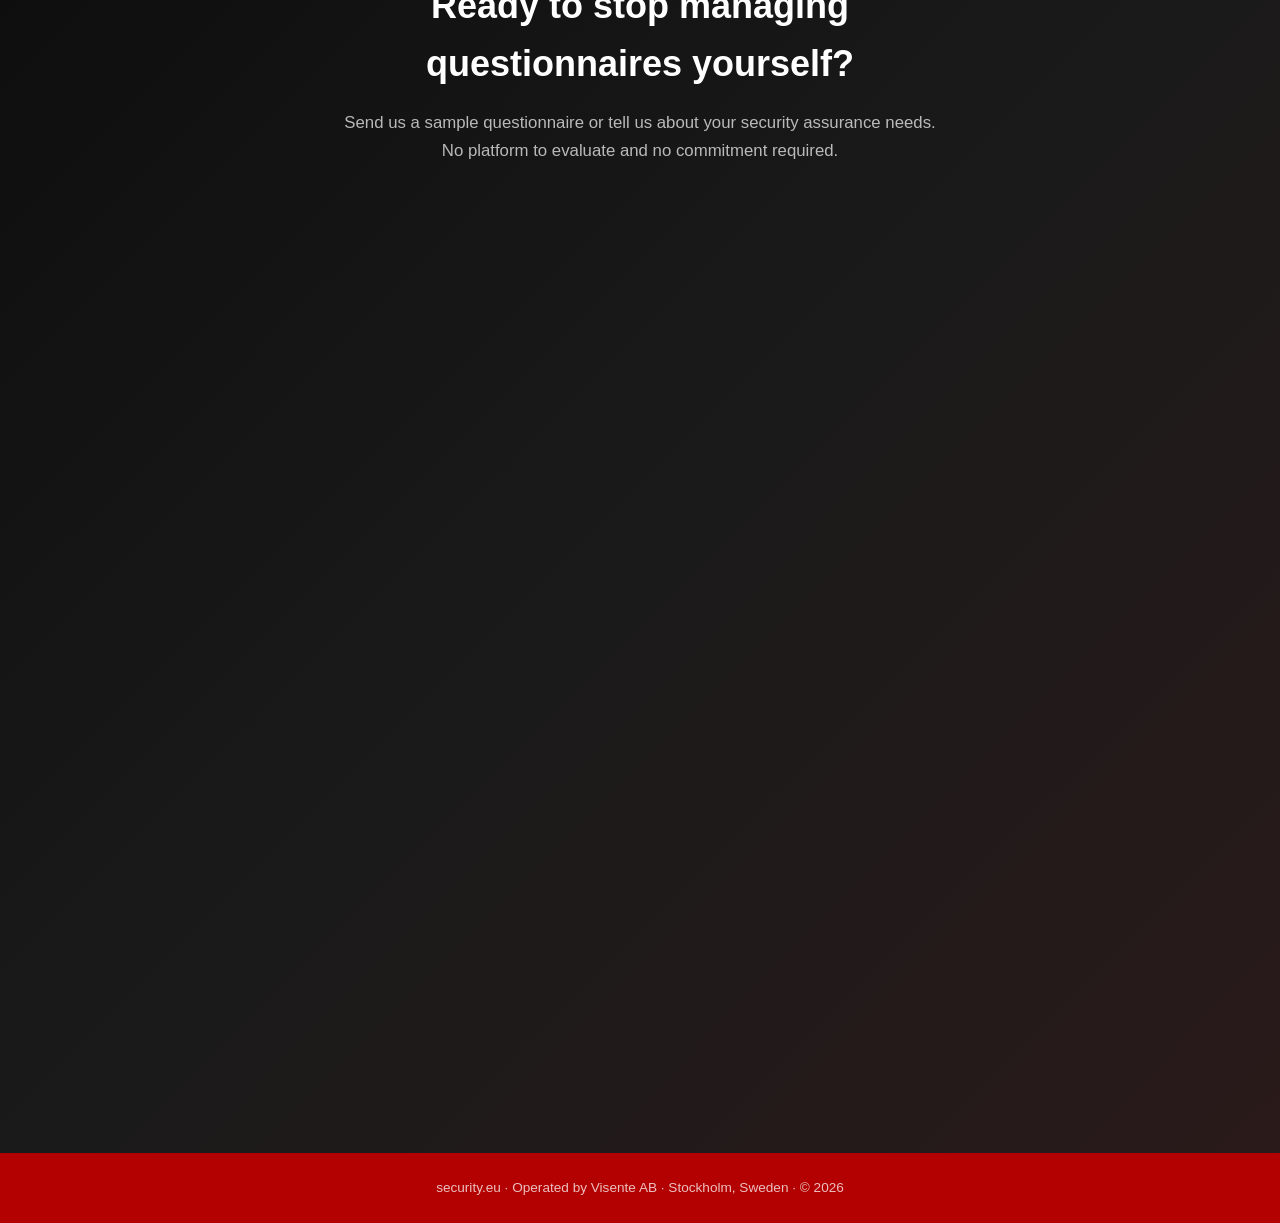
==== commit 332c7137: "Style Tally form for dark theme - Add transparentBackground=1 to remove white form background - Add " ====
--- a/csr.html
+++ b/csr.html
@@ -5,7 +5,46 @@
   <meta name="viewport" content="width=device-width, initial-scale=1.0">
   <title>CSR Managed Assurance Service — security.eu</title>
   <meta name="description" content="Expert-led, AI-powered responses to security questionnaires, contract appendices, and compliance assessments. EU-native. SLA-backed.">
+  <meta name="robots" content="index, follow">
+  <meta name="language" content="English">
+  <meta name="author" content="security.eu">
+  <link rel="canonical" href="https://security.eu/csr.html">
+  <meta property="og:type" content="website">
+  <meta property="og:title" content="CSR Managed Assurance Service — security.eu">
+  <meta property="og:description" content="Expert-led, AI-powered responses to security questionnaires, contract appendices, and compliance assessments. EU-native. SLA-backed.">
+  <meta property="og:url" content="https://security.eu/csr.html">
+  <meta name="twitter:card" content="summary_large_image">
+  <meta name="twitter:title" content="CSR Managed Assurance Service — security.eu">
+  <meta name="twitter:description" content="AI-powered security questionnaire responses with expert oversight.">
   <link rel="stylesheet" href="css/styles.css">
+
+  <!-- Service Structured Data -->
+  <script type="application/ld+json">
+  {
+    "@context": "https://schema.org",
+    "@type": "Service",
+    "name": "CSR Managed Assurance",
+    "description": "Expert-led, AI-powered responses to security questionnaires, contract appendices, and compliance assessments.",
+    "url": "https://security.eu/csr.html",
+    "provider": {
+      "@type": "Organization",
+      "name": "security.eu",
+      "url": "https://security.eu"
+    },
+    "serviceType": "Compliance & Assessment",
+    "areaServed": "EU",
+    "offers": {
+      "@type": "AggregateOffer",
+      "priceCurrency": "EUR",
+      "availability": "https://schema.org/InStock"
+    },
+    "contactPoint": {
+      "@type": "ContactPoint",
+      "contactType": "Sales",
+      "url": "https://security.eu/#contact"
+    }
+  }
+  </script>
 </head>
 <body>
 
@@ -267,11 +306,10 @@
       <h2 class="fade-in">Ready to stop managing<br>questionnaires yourself?</h2>
       <p class="fade-in">Send us a sample questionnaire or tell us about your security assurance needs. No platform to evaluate and no commitment required.</p>
       <div class="fade-in" style="max-width: 100%; margin: 0 auto;">
-        <iframe data-tally-src="https://tally.so/embed/LZ0pbG?Service%20Interest=CSR%20Managed%20Assurance" width="100%" height="600" frameborder="0" marginheight="0" marginwidth="0" style="border: none; margin-top: 20px;" title="Contact Form"></iframe>
-      </div>
-    </div>
-  </section>
-  <script async src="https://app.tally.so/widgets/embed.js"></script>
+        <iframe src="https://tally.so/embed/LZ0pbG?Service%20Interest=CSR%20Managed%20Assurance&alignLeft=1&hideTitle=1&transparentBackground=1&dynamicHeight=1" width="100%" height="820" frameborder="0" marginheight="0" marginwidth="0" style="border: none; margin-top: 20px;" title="Contact Form"></iframe>
+      </div>
+    </div>
+  </section>
 
   <!-- Footer -->
   <footer class="footer">
